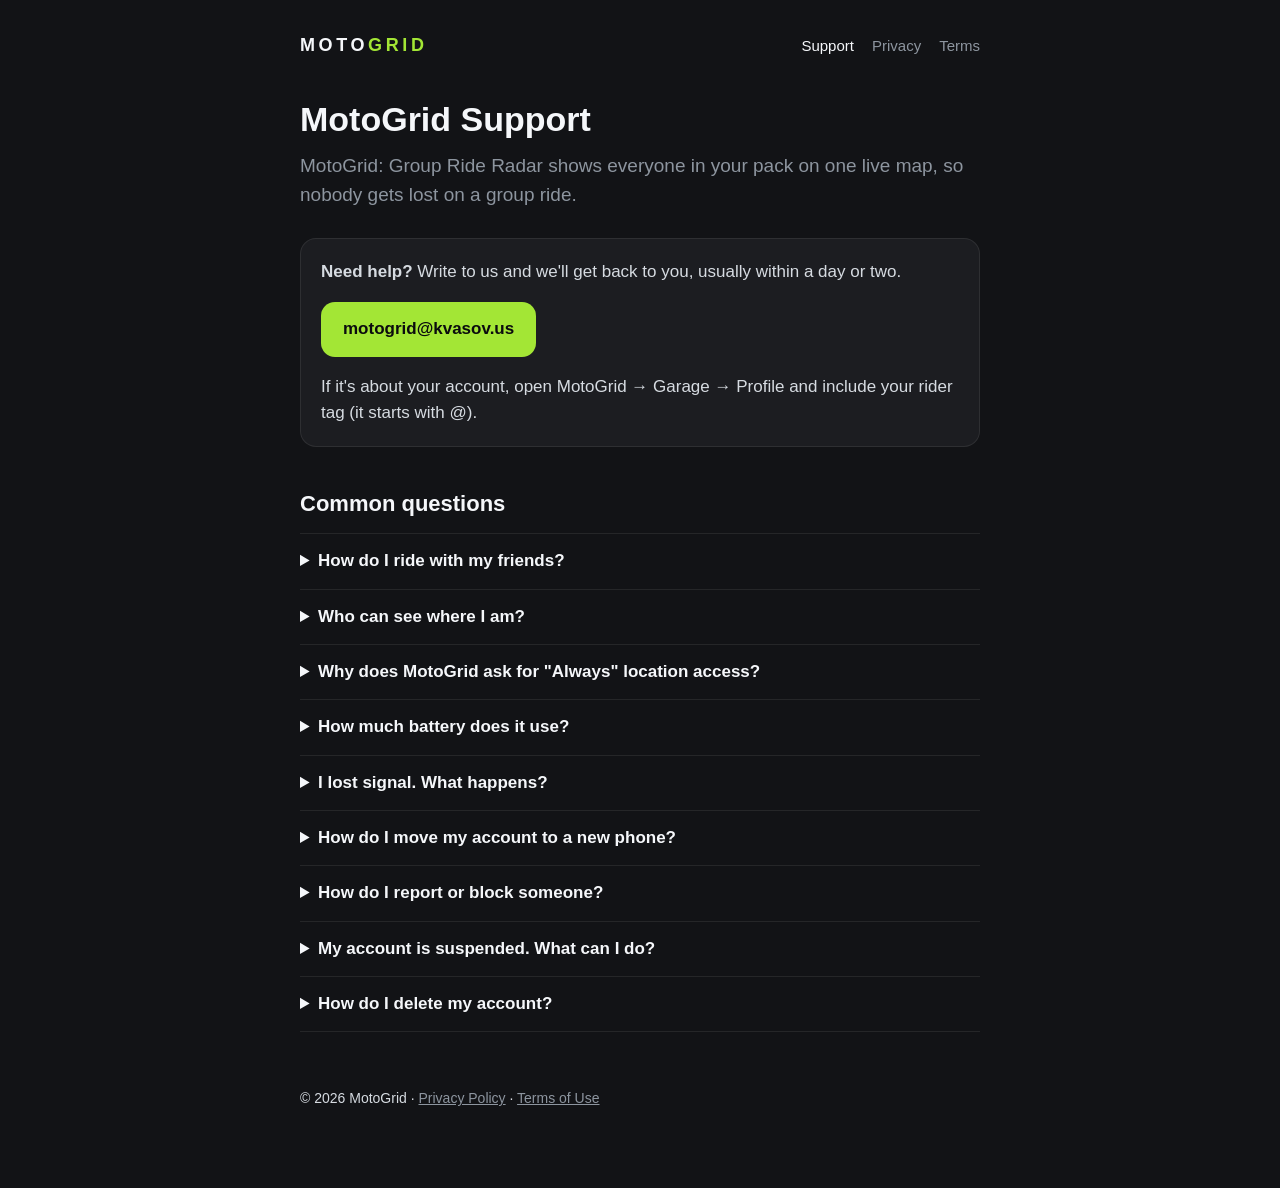
==== index.html @ 9b401e43 "Support page, privacy policy and terms of use" ====
<!doctype html>
<html lang="en">
<head>
  <meta charset="utf-8">
  <meta name="viewport" content="width=device-width, initial-scale=1">
  <title>MotoGrid Support</title>
  <meta name="description" content="Help and contact for MotoGrid: Group Ride Radar, live location sharing for motorcycle group rides.">
  <link rel="stylesheet" href="style.css">
</head>
<body>
<main>
  <header>
    <a class="wordmark" href="./">MOTO<span>GRID</span></a>
    <nav>
      <a href="./" aria-current="page">Support</a>
      <a href="privacy.html">Privacy</a>
      <a href="terms.html">Terms</a>
    </nav>
  </header>

  <h1>MotoGrid Support</h1>
  <p class="lead">MotoGrid: Group Ride Radar shows everyone in your pack on one live map, so nobody gets lost on a group ride.</p>

  <div class="card">
    <p><strong>Need help?</strong> Write to us and we'll get back to you, usually within a day or two.</p>
    <p><a class="button" href="mailto:motogrid@kvasov.us?subject=MotoGrid%20support">motogrid@kvasov.us</a></p>
    <p>If it's about your account, open MotoGrid → Garage → Profile and include your rider tag (it starts with @).</p>
  </div>

  <h2>Common questions</h2>

  <details>
    <summary>How do I ride with my friends?</summary>
    <p>One rider creates a pack on the Rides tab and shares its code or invite link. Everyone else taps "Join pack with code" or opens the link. When someone starts a ride, the rest of the pack gets a notification and can join the live map.</p>
  </details>

  <details>
    <summary>Who can see where I am?</summary>
    <p>Only riders in the same live ride as you. Your position is shared only while you're in a ride and stops the moment you leave it or the ride ends. It is never stored on our servers. See the <a href="privacy.html">Privacy Policy</a> for details.</p>
  </details>

  <details>
    <summary>Why does MotoGrid ask for "Always" location access?</summary>
    <p>So the pack keeps seeing you while your screen is locked or you're in another app during a ride. MotoGrid uses location in the background only during a ride, and iOS shows the location indicator while it does.</p>
  </details>

  <details>
    <summary>How much battery does it use?</summary>
    <p>A ride uses GPS the whole time, like any navigation app. On long rides keep your phone on a charger. Your position goes out every few seconds while you're moving and only now and then while you're stopped, which keeps mobile data low.</p>
  </details>

  <details>
    <summary>I lost signal. What happens?</summary>
    <p>MotoGrid reconnects on its own once you're back in coverage. While a rider has no signal, their marker turns grey; it comes back as soon as their phone reconnects.</p>
  </details>

  <details>
    <summary>How do I move my account to a new phone?</summary>
    <p>Open Garage → Profile and tap "Continue with Apple" to keep your account with your Apple ID. On the new phone, choose "Sign in with Apple" on the first screen, and your profile, garage, friends and packs come back.</p>
  </details>

  <details>
    <summary>How do I report or block someone?</summary>
    <p>Open the rider's card and tap Report or Block rider. A pack can be reported from its menu on the Rides tab. We review reports within 24 hours and remove riders who break the <a href="terms.html">Terms</a>.</p>
  </details>

  <details>
    <summary>My account is suspended. What can I do?</summary>
    <p>Accounts are suspended after reports from other riders. If you think it's a mistake, write to <a href="mailto:motogrid@kvasov.us?subject=Suspended%20account">motogrid@kvasov.us</a> with your rider tag, and we'll take another look.</p>
  </details>

  <details>
    <summary>How do I delete my account?</summary>
    <p>Open Garage → Profile and tap "Delete account" at the bottom. Your profile, garage, photos, friends and messages are deleted for good. Packs you lead pass to the next rider.</p>
  </details>

  <footer>
    <p>© 2026 MotoGrid · <a href="privacy.html">Privacy Policy</a> · <a href="terms.html">Terms of Use</a></p>
  </footer>
</main>
</body>
</html>
---- style.css ----
:root {
  --background: #121316;
  --card: #1c1d21;
  --stroke: rgba(255, 255, 255, 0.08);
  --primary: #f5f7fa;
  --secondary: #8d959f;
  --accent: #a3e635;
  color-scheme: dark;
}

* {
  box-sizing: border-box;
}

body {
  margin: 0;
  background: var(--background);
  color: var(--primary);
  font: 17px/1.55 -apple-system, BlinkMacSystemFont, "SF Pro Text", "Helvetica Neue", Arial, sans-serif;
  -webkit-text-size-adjust: 100%;
}

main {
  max-width: 720px;
  margin: 0 auto;
  padding: 32px 20px 64px;
}

header {
  display: flex;
  flex-wrap: wrap;
  align-items: center;
  justify-content: space-between;
  gap: 12px;
  margin-bottom: 40px;
}

nav {
  display: flex;
  gap: 18px;
  font-size: 15px;
}

nav a {
  color: var(--secondary);
  text-decoration: none;
}

nav a[aria-current="page"] {
  color: var(--primary);
}

.wordmark {
  font-weight: 800;
  font-stretch: expanded;
  letter-spacing: 0.2em;
  font-size: 18px;
  color: var(--primary);
  text-decoration: none;
}

.wordmark span {
  color: var(--accent);
}

h1 {
  font-size: 34px;
  line-height: 1.15;
  margin: 0 0 12px;
}

h2 {
  font-size: 22px;
  margin: 40px 0 12px;
}

h3 {
  font-size: 18px;
  margin: 28px 0 8px;
}

p,
li {
  color: #d6dbe1;
}

.lead {
  font-size: 19px;
  color: var(--secondary);
  margin: 0 0 28px;
}

.updated {
  color: var(--secondary);
  font-size: 15px;
  margin: 0 0 28px;
}

a {
  color: var(--accent);
}

.card {
  background: var(--card);
  border: 1px solid var(--stroke);
  border-radius: 16px;
  padding: 20px;
  margin: 20px 0;
}

.card p:first-child {
  margin-top: 0;
}

.card p:last-child {
  margin-bottom: 0;
}

.button {
  display: inline-block;
  background: var(--accent);
  color: #0b0c0e;
  font-weight: 700;
  text-decoration: none;
  border-radius: 14px;
  padding: 14px 22px;
}

details {
  border-top: 1px solid var(--stroke);
  padding: 14px 0;
}

details:last-of-type {
  border-bottom: 1px solid var(--stroke);
}

summary {
  cursor: pointer;
  font-weight: 600;
  color: var(--primary);
}

details p {
  margin: 10px 0 0;
}

footer {
  margin-top: 56px;
  color: var(--secondary);
  font-size: 14px;
}

footer a {
  color: var(--secondary);
}
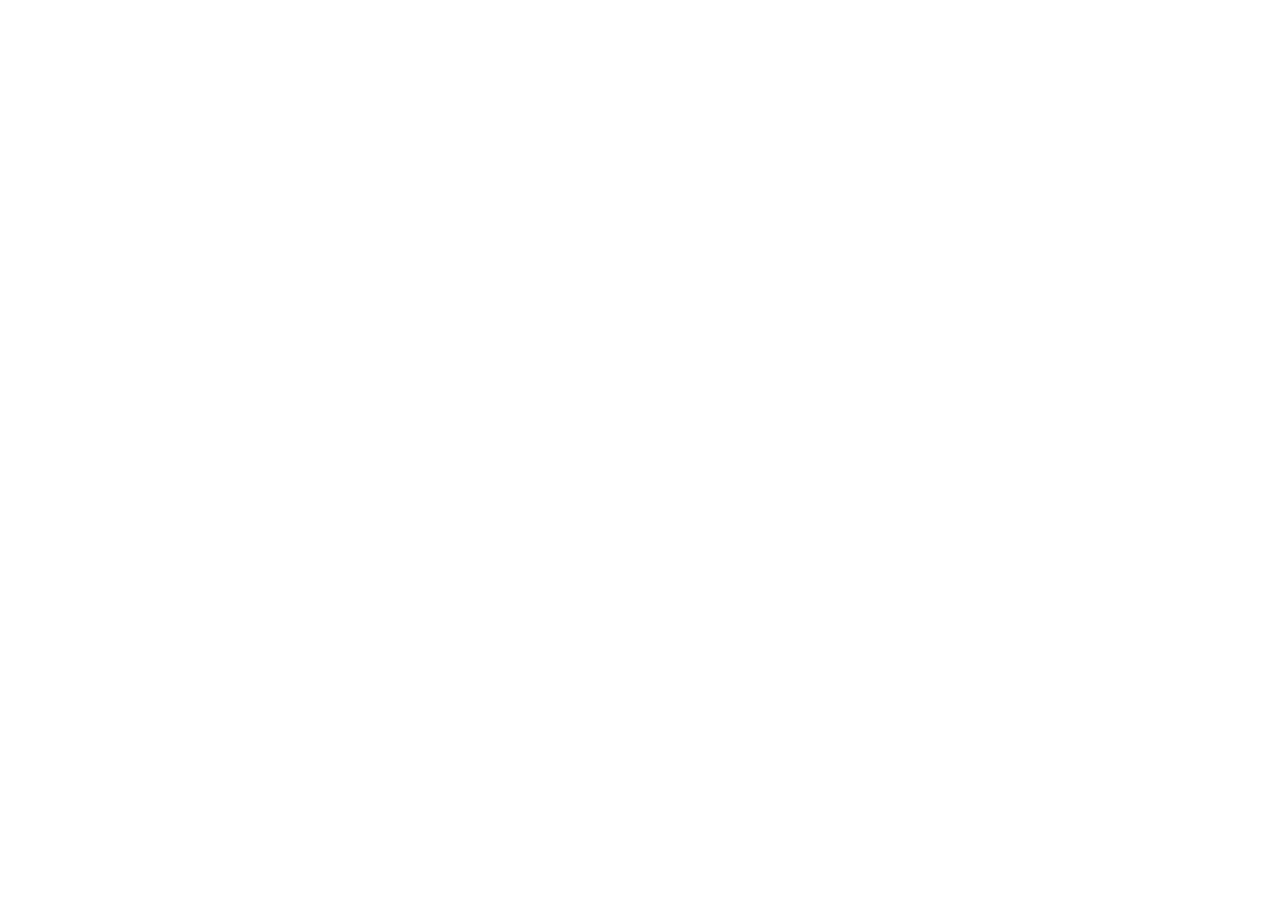
==== commit 465756d5: "Redirect the old site to gridride.app. The privacy text now lives with the invite domain, including " ====
--- a/index.html
+++ b/index.html
@@ -4,79 +4,11 @@
   <meta charset="utf-8">
   <meta name="viewport" content="width=device-width, initial-scale=1">
   <title>MotoGrid Support</title>
-  <meta name="description" content="Help and contact for MotoGrid: Group Ride Radar, live location sharing for motorcycle group rides.">
-  <link rel="stylesheet" href="style.css">
+  <link rel="canonical" href="https://gridride.app/">
+  <meta http-equiv="refresh" content="0; url=https://gridride.app/">
+  <script>location.replace("https://gridride.app/")</script>
 </head>
 <body>
-<main>
-  <header>
-    <a class="wordmark" href="./">MOTO<span>GRID</span></a>
-    <nav>
-      <a href="./" aria-current="page">Support</a>
-      <a href="privacy.html">Privacy</a>
-      <a href="terms.html">Terms</a>
-    </nav>
-  </header>
-
-  <h1>MotoGrid Support</h1>
-  <p class="lead">MotoGrid: Group Ride Radar shows everyone in your pack on one live map, so nobody gets lost on a group ride.</p>
-
-  <div class="card">
-    <p><strong>Need help?</strong> Write to us and we'll get back to you, usually within a day or two.</p>
-    <p><a class="button" href="mailto:motogrid@kvasov.us?subject=MotoGrid%20support">motogrid@kvasov.us</a></p>
-    <p>If it's about your account, open MotoGrid → Garage → Profile and include your rider tag (it starts with @).</p>
-  </div>
-
-  <h2>Common questions</h2>
-
-  <details>
-    <summary>How do I ride with my friends?</summary>
-    <p>One rider creates a pack on the Rides tab and shares its code or invite link. Everyone else taps "Join pack with code" or opens the link. When someone starts a ride, the rest of the pack gets a notification and can join the live map.</p>
-  </details>
-
-  <details>
-    <summary>Who can see where I am?</summary>
-    <p>Only riders in the same live ride as you. Your position is shared only while you're in a ride and stops the moment you leave it or the ride ends. It is never stored on our servers. See the <a href="privacy.html">Privacy Policy</a> for details.</p>
-  </details>
-
-  <details>
-    <summary>Why does MotoGrid ask for "Always" location access?</summary>
-    <p>So the pack keeps seeing you while your screen is locked or you're in another app during a ride. MotoGrid uses location in the background only during a ride, and iOS shows the location indicator while it does.</p>
-  </details>
-
-  <details>
-    <summary>How much battery does it use?</summary>
-    <p>A ride uses GPS the whole time, like any navigation app. On long rides keep your phone on a charger. Your position goes out every few seconds while you're moving and only now and then while you're stopped, which keeps mobile data low.</p>
-  </details>
-
-  <details>
-    <summary>I lost signal. What happens?</summary>
-    <p>MotoGrid reconnects on its own once you're back in coverage. While a rider has no signal, their marker turns grey; it comes back as soon as their phone reconnects.</p>
-  </details>
-
-  <details>
-    <summary>How do I move my account to a new phone?</summary>
-    <p>Open Garage → Profile and tap "Continue with Apple" to keep your account with your Apple ID. On the new phone, choose "Sign in with Apple" on the first screen, and your profile, garage, friends and packs come back.</p>
-  </details>
-
-  <details>
-    <summary>How do I report or block someone?</summary>
-    <p>Open the rider's card and tap Report or Block rider. A pack can be reported from its menu on the Rides tab. We review reports within 24 hours and remove riders who break the <a href="terms.html">Terms</a>.</p>
-  </details>
-
-  <details>
-    <summary>My account is suspended. What can I do?</summary>
-    <p>Accounts are suspended after reports from other riders. If you think it's a mistake, write to <a href="mailto:motogrid@kvasov.us?subject=Suspended%20account">motogrid@kvasov.us</a> with your rider tag, and we'll take another look.</p>
-  </details>
-
-  <details>
-    <summary>How do I delete my account?</summary>
-    <p>Open Garage → Profile and tap "Delete account" at the bottom. Your profile, garage, photos, friends and messages are deleted for good. Packs you lead pass to the next rider.</p>
-  </details>
-
-  <footer>
-    <p>© 2026 MotoGrid · <a href="privacy.html">Privacy Policy</a> · <a href="terms.html">Terms of Use</a></p>
-  </footer>
-</main>
+  <p><a href="https://gridride.app/">MotoGrid Support</a></p>
 </body>
 </html>
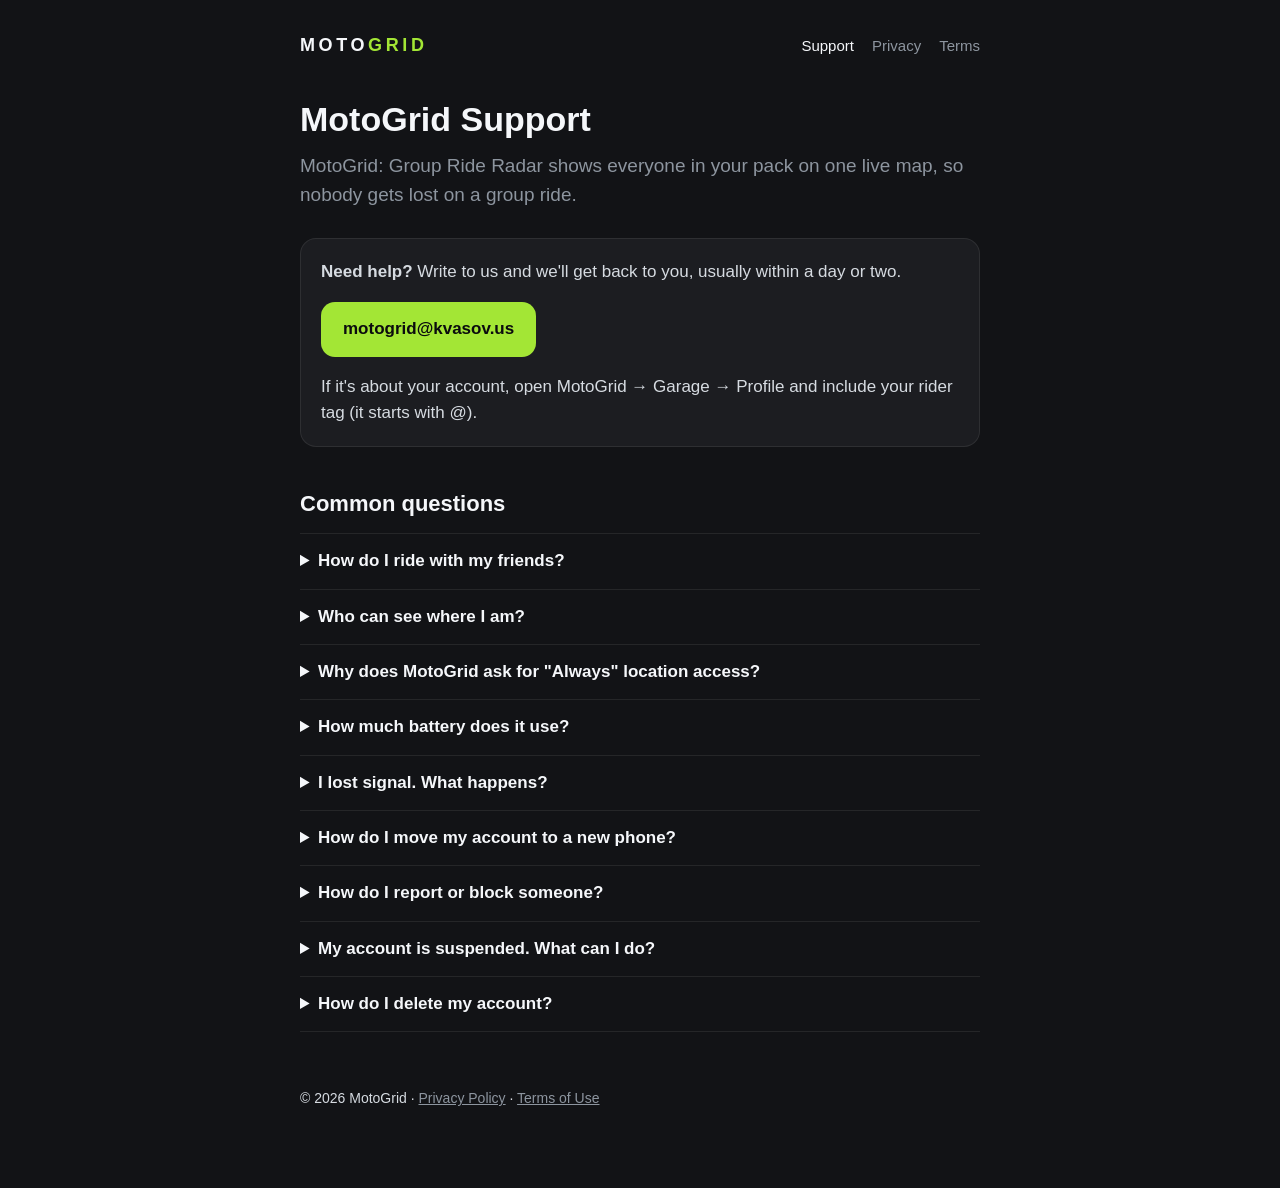
==== commit d3b9991c: "Revert "Redirect the old site to gridride.app." This reverts commit 465756d5f4dc5960e2ebc940936734ac" ====
--- a/index.html
+++ b/index.html
@@ -4,11 +4,79 @@
   <meta charset="utf-8">
   <meta name="viewport" content="width=device-width, initial-scale=1">
   <title>MotoGrid Support</title>
-  <link rel="canonical" href="https://gridride.app/">
-  <meta http-equiv="refresh" content="0; url=https://gridride.app/">
-  <script>location.replace("https://gridride.app/")</script>
+  <meta name="description" content="Help and contact for MotoGrid: Group Ride Radar, live location sharing for motorcycle group rides.">
+  <link rel="stylesheet" href="style.css">
 </head>
 <body>
-  <p><a href="https://gridride.app/">MotoGrid Support</a></p>
+<main>
+  <header>
+    <a class="wordmark" href="./">MOTO<span>GRID</span></a>
+    <nav>
+      <a href="./" aria-current="page">Support</a>
+      <a href="privacy.html">Privacy</a>
+      <a href="terms.html">Terms</a>
+    </nav>
+  </header>
+
+  <h1>MotoGrid Support</h1>
+  <p class="lead">MotoGrid: Group Ride Radar shows everyone in your pack on one live map, so nobody gets lost on a group ride.</p>
+
+  <div class="card">
+    <p><strong>Need help?</strong> Write to us and we'll get back to you, usually within a day or two.</p>
+    <p><a class="button" href="mailto:motogrid@kvasov.us?subject=MotoGrid%20support&amp;body=What%20happened%3A%0A%0A%0A%0ARider%20tag%20(Garage%20%E2%86%92%20Profile%2C%20starts%20with%20%40)%3A%20">motogrid@kvasov.us</a></p>
+    <p>If it's about your account, open MotoGrid → Garage → Profile and include your rider tag (it starts with @).</p>
+  </div>
+
+  <h2>Common questions</h2>
+
+  <details>
+    <summary>How do I ride with my friends?</summary>
+    <p>One rider creates a pack on the Rides tab and shares its code or invite link. Everyone else taps "Join pack with code" or opens the link. When someone starts a ride, the rest of the pack gets a notification and can join the live map.</p>
+  </details>
+
+  <details>
+    <summary>Who can see where I am?</summary>
+    <p>Only riders in the same live ride as you. Your position is shared only while you're in a ride and stops the moment you leave it or the ride ends. It is never stored on our servers. See the <a href="privacy.html">Privacy Policy</a> for details.</p>
+  </details>
+
+  <details>
+    <summary>Why does MotoGrid ask for "Always" location access?</summary>
+    <p>So the pack keeps seeing you while your screen is locked or you're in another app during a ride. MotoGrid uses location in the background only during a ride, and iOS shows the location indicator while it does.</p>
+  </details>
+
+  <details>
+    <summary>How much battery does it use?</summary>
+    <p>A ride uses GPS the whole time, like any navigation app. On long rides keep your phone on a charger. Your position goes out every few seconds while you're moving and only now and then while you're stopped, which keeps mobile data low.</p>
+  </details>
+
+  <details>
+    <summary>I lost signal. What happens?</summary>
+    <p>MotoGrid reconnects on its own once you're back in coverage. While a rider has no signal, their marker turns grey; it comes back as soon as their phone reconnects.</p>
+  </details>
+
+  <details>
+    <summary>How do I move my account to a new phone?</summary>
+    <p>Open Garage → Profile and tap "Continue with Apple" to keep your account with your Apple ID. On the new phone, choose "Sign in with Apple" on the first screen, and your profile, garage, friends and packs come back.</p>
+  </details>
+
+  <details>
+    <summary>How do I report or block someone?</summary>
+    <p>Open the rider's card and tap Report or Block rider. A pack can be reported from its menu on the Rides tab. We review reports within 24 hours and remove riders who break the <a href="terms.html">Terms</a>.</p>
+  </details>
+
+  <details>
+    <summary>My account is suspended. What can I do?</summary>
+    <p>Accounts are suspended after reports from other riders. If you think it's a mistake, write to <a href="mailto:motogrid@kvasov.us?subject=Suspended%20account&amp;body=Rider%20tag%20(starts%20with%20%40)%3A%20%0A%0AWhy%20it%20may%20be%20a%20mistake%3A%0A">motogrid@kvasov.us</a> with your rider tag, and we'll take another look.</p>
+  </details>
+
+  <details>
+    <summary>How do I delete my account?</summary>
+    <p>Open Garage → Profile and tap "Delete account" at the bottom. Your profile, garage, photos, friends and messages are deleted for good. Packs you lead pass to the next rider.</p>
+  </details>
+
+  <footer>
+    <p>© 2026 MotoGrid · <a href="privacy.html">Privacy Policy</a> · <a href="terms.html">Terms of Use</a></p>
+  </footer>
+</main>
 </body>
 </html>
--- a/style.css
+++ b/style.css
@@ -0,0 +1,156 @@
+:root {
+  --background: #121316;
+  --card: #1c1d21;
+  --stroke: rgba(255, 255, 255, 0.08);
+  --primary: #f5f7fa;
+  --secondary: #8d959f;
+  --accent: #a3e635;
+  color-scheme: dark;
+}
+
+* {
+  box-sizing: border-box;
+}
+
+body {
+  margin: 0;
+  background: var(--background);
+  color: var(--primary);
+  font: 17px/1.55 -apple-system, BlinkMacSystemFont, "SF Pro Text", "Helvetica Neue", Arial, sans-serif;
+  -webkit-text-size-adjust: 100%;
+}
+
+main {
+  max-width: 720px;
+  margin: 0 auto;
+  padding: 32px 20px 64px;
+}
+
+header {
+  display: flex;
+  flex-wrap: wrap;
+  align-items: center;
+  justify-content: space-between;
+  gap: 12px;
+  margin-bottom: 40px;
+}
+
+nav {
+  display: flex;
+  gap: 18px;
+  font-size: 15px;
+}
+
+nav a {
+  color: var(--secondary);
+  text-decoration: none;
+}
+
+nav a[aria-current="page"] {
+  color: var(--primary);
+}
+
+.wordmark {
+  font-weight: 800;
+  font-stretch: expanded;
+  letter-spacing: 0.2em;
+  font-size: 18px;
+  color: var(--primary);
+  text-decoration: none;
+}
+
+.wordmark span {
+  color: var(--accent);
+}
+
+h1 {
+  font-size: 34px;
+  line-height: 1.15;
+  margin: 0 0 12px;
+}
+
+h2 {
+  font-size: 22px;
+  margin: 40px 0 12px;
+}
+
+h3 {
+  font-size: 18px;
+  margin: 28px 0 8px;
+}
+
+p,
+li {
+  color: #d6dbe1;
+}
+
+.lead {
+  font-size: 19px;
+  color: var(--secondary);
+  margin: 0 0 28px;
+}
+
+.updated {
+  color: var(--secondary);
+  font-size: 15px;
+  margin: 0 0 28px;
+}
+
+a {
+  color: var(--accent);
+}
+
+.card {
+  background: var(--card);
+  border: 1px solid var(--stroke);
+  border-radius: 16px;
+  padding: 20px;
+  margin: 20px 0;
+}
+
+.card p:first-child {
+  margin-top: 0;
+}
+
+.card p:last-child {
+  margin-bottom: 0;
+}
+
+.button {
+  display: inline-block;
+  background: var(--accent);
+  color: #0b0c0e;
+  font-weight: 700;
+  text-decoration: none;
+  border-radius: 14px;
+  padding: 14px 22px;
+}
+
+details {
+  border-top: 1px solid var(--stroke);
+  padding: 14px 0;
+}
+
+details:last-of-type {
+  border-bottom: 1px solid var(--stroke);
+}
+
+summary {
+  cursor: pointer;
+  font-weight: 600;
+  color: var(--primary);
+}
+
+details p {
+  margin: 10px 0 0;
+}
+
+footer {
+  margin-top: 56px;
+  color: var(--secondary);
+  font-size: 14px;
+}
+
+footer a {
+  color: var(--secondary);
+}
